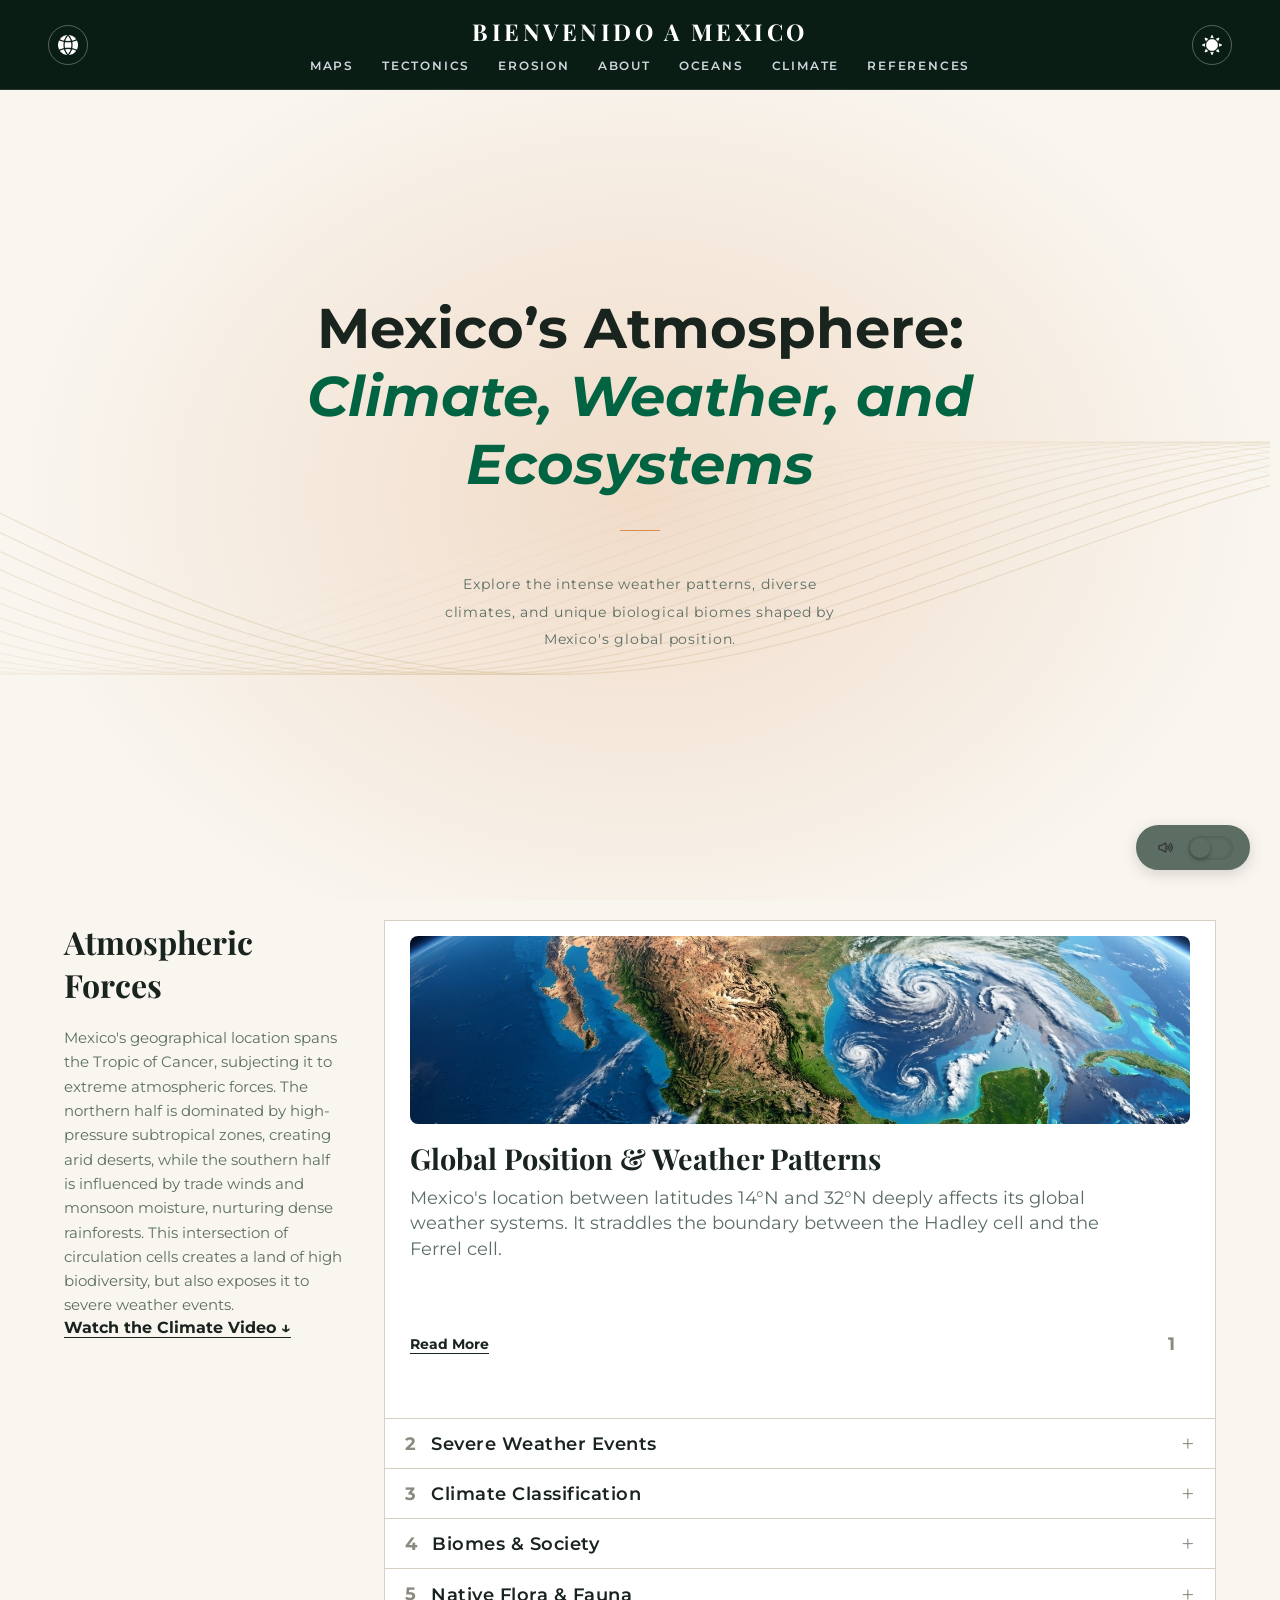
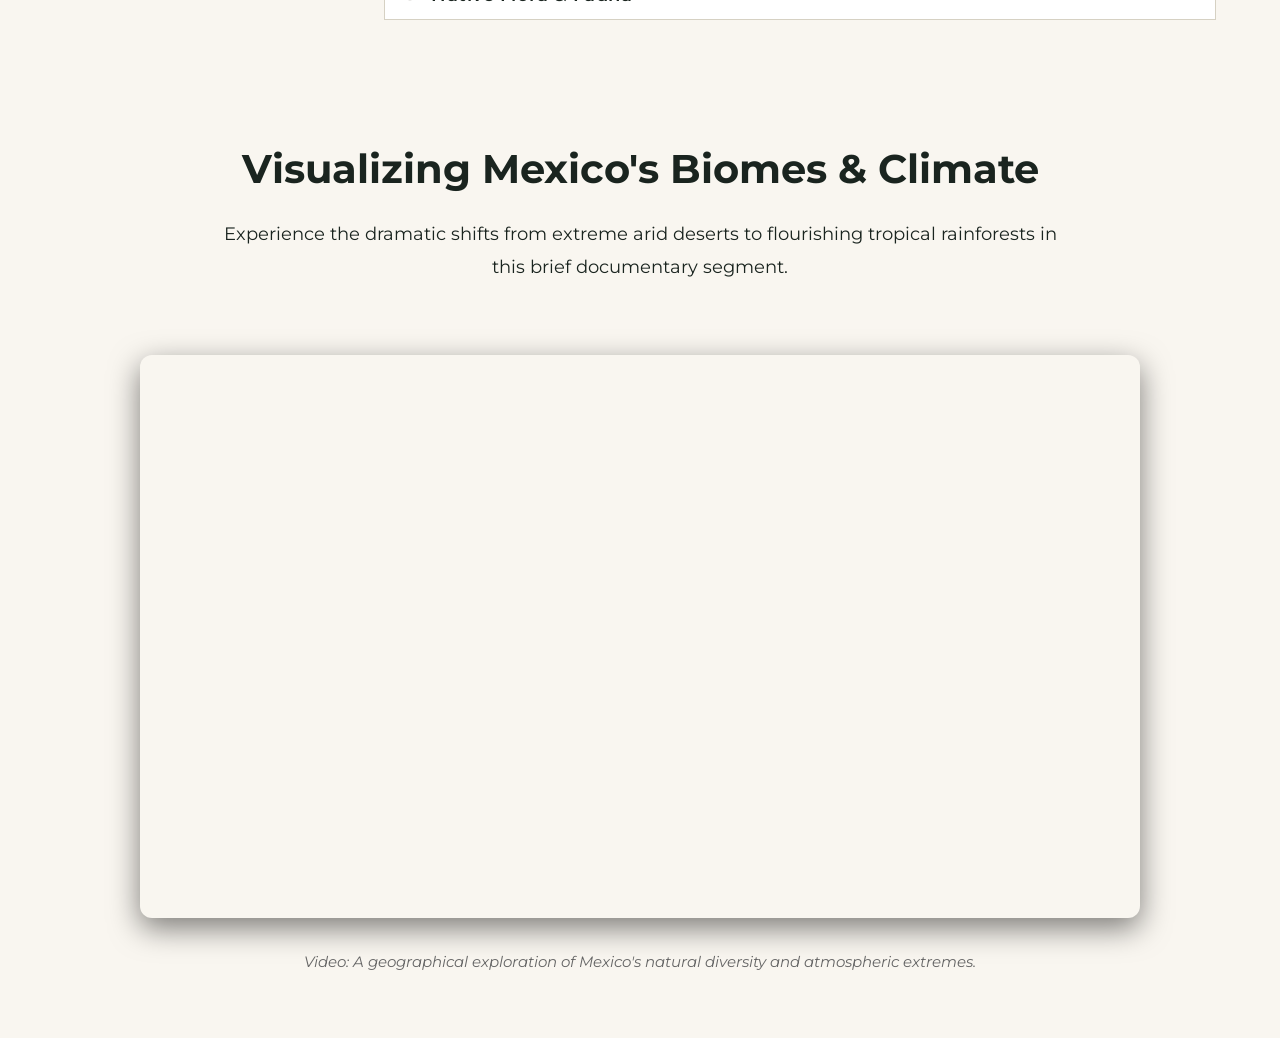
==== climate.html @ 161e6b30 "Climate Page" ====
<!DOCTYPE html>
<html lang="en">
<head>
    <meta charset="UTF-8">
    <meta name="viewport" content="width=device-width, initial-scale=1.0">
    <title id="page-title" data-i18n="page-title">Bienvenido a México - Climate & Atmosphere</title>
    <link rel="stylesheet" href="style.css">
    <link href="https://fonts.googleapis.com/css2?family=Montserrat:wght@400;500&family=Playfair+Display:wght@400;600&display=swap" rel="stylesheet">
    <style>
        .portfolio-wrapper {
            align-items: flex-start;
        }

        .accordion {
            flex-direction: column; 
            height: calc(100vh - 200px); 
            min-height: 500px;
            max-height: 700px; 
            overflow: hidden;
        }

        .panel {
            flex: 0 0 50px; 
            border-right: none;
            border-bottom: 1px solid var(--border-color);
            width: 100%;
            overflow: hidden;
            transition: flex 0.4s ease;
        }

        .panel:last-child {
            border-bottom: none;
        }

        .panel.active {
            flex: 1;
        }

        .collapsed-view {
            flex-direction: row; 
            padding: 0 20px;
            height: 100%;
            justify-content: flex-start;
            align-items: center;
        }

        .panel-num {
            margin-right: 15px; 
            margin-left: 0;
            font-weight: bold;
            font-size: 1.1rem;
        }

        .vertical-title {
            writing-mode: horizontal-tb;
            transform: none;
            font-size: 1.15rem;
            margin-left: 0;
        }

        .plus-icon {
            margin-left: auto; 
            font-size: 1.5rem;
        }

        .expanded-view {
            flex-direction: column;
            align-items: flex-start;
            padding: 15px 25px;
            height: calc(100% - 50px); 
            box-sizing: border-box;
        }

        .image-wrapper {
            width: 100%;
            height: 45%; 
            margin-bottom: 15px;
            margin-right: 0;
            border-radius: 8px;
            overflow: hidden;
        }
        
        .image-wrapper img {
            width: 100%;
            height: 100%;
            object-fit: cover;
        }

        .expanded-details {
            width: 100%;
            flex: 1;
            display: flex;
            flex-direction: column;
            justify-content: flex-start;
        }

        .expanded-details h3 {
            font-size: 1.8rem;
            margin-bottom: 8px;
            margin-top: 0;
        }

        .expanded-details p {
            font-size: 1.15rem;
            line-height: 1.4;
            margin: 0;
            display: -webkit-box;
            -webkit-line-clamp: 3; 
            -webkit-box-orient: vertical;
            overflow: hidden;
        }

        .expanded-footer {
            position: relative;
            bottom: 0; left: 0;
            width: 100%;
            margin-top: 15px;
            display: flex;
            justify-content: space-between;
            align-items: center;
        }
    </style>
</head>
<body>

<header class="main-header" id="top">
    <div class="header-left">
        <div class="options-dropdown">
            <button class="options-btn" aria-label="Toggle Language">
                <img src="images/language.png" class="nav-icon" alt="Language Selector" />
            </button>
            <div class="options">
                <a href="#" class="lang-switch" data-lang="en">English</a>
                <a href="#" class="lang-switch" data-lang="es">Español</a>
            </div>
        </div>
    </div>

    <div class="header-center">
        <a id="logo-text" href="index.html" class="logo" data-i18n="logo-text">BIENVENIDO A MEXICO</a>
        <nav class="nav-links">
            <a href="maps.html">MAPS</a>
            <a href="tectonics.html">TECTONICS</a>
            <a href="erosion.html">EROSION</a>
            <a href="about.html">ABOUT</a>
            <a href="oceans.html">OCEANS</a>
            <a href="climate.html">CLIMATE</a>
            <a href="references.html">REFERENCES</a>
        </nav>
    </div>

    <div class="header-right">
        <div class="cta-buttons">
            <button class="icon-action-btn" id="theme-toggle" aria-label="Toggle Theme">
                <img src="images/dark.png" class="nav-icon" id="theme-icon" alt="Toggle Theme Layout" />
            </button>
        </div>
    </div>
</header>

<div class="floating-audio-toggle" id="floating-audio">
    <div class="toggle-label">
        <img src="images/sonido.jpg" alt="Music Icon">
    </div>
    <div class="toggle-switch">
        <input type="checkbox" id="audio-toggle">
        <label for="audio-toggle"></label>
    </div>
    <audio id="audioElement">
        <source src="images/mexicoEnLaPiel.mp3" type="audio/mpeg">
    </audio>
</div>

<section id="inicio">
    <div class="threads-stage" aria-hidden="true">
        <canvas class="threads" id="threadsCanvas"></canvas>
    </div>
    <h1 id="hero-title">Mexico’s Atmosphere:<br/><em>Climate, Weather, and Ecosystems</em></h1>
    <div class="hero-rule"></div>
    <p id="hero-sub" class="hero-sub">Explore the intense weather patterns, diverse climates, and unique biological biomes shaped by Mexico's global position.</p>
</section>

<!-- PORTFOLIO / ACCORDION SECTION -->
<div class="portfolio-wrapper">
    <aside class="sidebar">
        <div class="sidebar-content">
            <h2>Atmospheric Forces</h2>
            <p>Mexico's geographical location spans the Tropic of Cancer, subjecting it to extreme atmospheric forces. The northern half is dominated by high-pressure subtropical zones, creating arid deserts, while the southern half is influenced by trade winds and monsoon moisture, nurturing dense rainforests. This intersection of circulation cells creates a land of high biodiversity, but also exposes it to severe weather events.</p>
        </div>
        <div class="sidebar-footer">
            <a href="#video-section">Watch the Climate Video ↓</a>
        </div>
    </aside>

    <main class="accordion" id="projectAccordion">

        <!-- ITEM 1 -->
        <article class="panel active" data-index="1">
            <div class="collapsed-view">
                <span class="panel-num">1</span>
                <span class="vertical-title">Global Position & Weather Patterns</span>
                <span class="plus-icon">+</span>
            </div>
            <div class="expanded-view">
                <div class="image-wrapper">
                    <img src="images/global.jpeg" alt="Global Weather Patterns">
                </div>
                <div class="expanded-details">
                    <h3>Global Position & Weather Patterns</h3>
                    <p>Mexico's location between latitudes 14°N and 32°N deeply affects its global weather systems. It straddles the boundary between the Hadley cell and the Ferrel cell.</p>
                </div>
                <div class="expanded-footer">
                    <a class="more-link open-article" data-title="Global Position & Weather Patterns" data-img="images/global.jpeg" data-target="content-1">Read More</a>
                    <span class="panel-num">1</span>
                </div>
            </div>

            <template id="content-1">
                <p><strong>Global Circulation Cells:</strong> Mexico is primarily influenced by the <strong>Hadley cell</strong>. As warm air rises near the equator and descends around 30°N (which crosses northern Mexico), it creates a subtropical high-pressure zone, responsible for the arid deserts in states like Sonora and Chihuahua.</p>
                <ul>
                    <li><strong>Wind Belt Systems:</strong> The southern and eastern parts of the country are dominated by the <strong>Northeast Trade Winds</strong>. These winds blow across the Gulf of Mexico, picking up moisture and depositing heavy rainfall on the eastern slopes of the Sierra Madre Oriental.</li>
                    <li><strong>Global Precipitation Patterns:</strong> Because of its position, precipitation is highly seasonal. The summer months bring a monsoon-like effect to the south and west coast, while the descending dry air of the high-pressure zones keeps the northern regions parched year-round.</li>
                </ul>
            </template>
        </article>

        <!-- ITEM 2 -->
        <article class="panel" data-index="2">
            <div class="collapsed-view">
                <span class="panel-num">2</span>
                <span class="vertical-title">Severe Weather Events</span>
                <span class="plus-icon">+</span>
            </div>
            <div class="expanded-view">
                <div class="image-wrapper">
                    <img src="images/weather.jpeg" alt="Hurricane over Mexico">
                </div>
                <div class="expanded-details">
                    <h3>Severe Weather Events</h3>
                    <p>Due to its vast coastlines on both the Pacific Ocean and the Gulf of Mexico, the country is a hotspot for intense meteorological hazards.</p>
                </div>
                <div class="expanded-footer">
                    <a class="more-link open-article" data-title="Severe Weather Events" data-img="images/weather.jpeg" data-target="content-2">Read More</a>
                    <span class="panel-num">2</span>
                </div>
            </div>

            <template id="content-2">
                <p><strong>Hurricanes:</strong> Mexico is highly susceptible to tropical cyclones from both the Atlantic/Gulf of Mexico and the Pacific Ocean. Hurricane season runs from May to November. A recent example is <strong>Hurricane Otis (2023)</strong>, which rapidly intensified into a Category 5 storm before making a devastating landfall in Acapulco.</p>
                <ul>
                    <li><strong>Floods & Mudslides:</strong> Heavy torrential rains brought by hurricanes and summer monsoons frequently cause flash flooding and mudslides, particularly in the mountainous southern states like Chiapas and Oaxaca.</li>
                    <li><strong>Wildfires:</strong> In the dry spring months (March-May), before the rainy season begins, the central and northern forests are highly prone to wildfires, exacerbated by the El Niño climate cycle.</li>
                    <li><strong>Tornadoes:</strong> While rare compared to the US, tornadoes do occur in northern states like Coahuila, such as the deadly Ciudad Acuña tornado in 2015.</li>
                </ul>
            </template>
        </article>

        <!-- ITEM 3 -->
        <article class="panel" data-index="3">
            <div class="collapsed-view">
                <span class="panel-num">3</span>
                <span class="vertical-title">Climate Classification</span>
                <span class="plus-icon">+</span>
            </div>
            <div class="expanded-view">
                <div class="image-wrapper">
                    <img src="images/climate.jpeg" alt="Köppen Climate Map of Mexico map of Köppen climate classification">
                </div>
                <div class="expanded-details">
                    <h3>Climate Classification</h3>
                    <p>Mexico's climate is highly diverse due to its varying topography and latitudinal span. Using the Köppen Climate Classification, it is divided into three main zones.</p>
                </div>
                <div class="expanded-footer">
                    <a class="more-link open-article" data-title="Climate Classification" data-img=""images/climate.jpeg" data-target="content-3">Read More</a>
                    <span class="panel-num">3</span>
                </div>
            </div>

            <template id="content-3">
                <p><strong>Köppen Climate Types in Mexico:</strong></p>
                <ul>
                    <li><strong>Arid and Semi-Arid (BWh, BSh):</strong> Found mostly in the north and Baja California peninsula. These areas receive very little precipitation and experience extreme temperature fluctuations between day and night.</li>
                    <li><strong>Tropical Savanna and Monsoon (Aw, Am):</strong> Dominating the southern and coastal regions (like the Yucatán Peninsula and Veracruz). These climates feature consistently hot temperatures with a very distinct dry season and a torrential wet season.</li>
                    <li><strong>Temperate / Highland (Cwb, Cwa):</strong> Located in the central mountainous regions, including Mexico City. Altitude cools the temperatures, creating a mild, spring-like climate year-round with rainy summers.</li>
                </ul>
                <p><em>(See the expanded image above for the full Köppen Climate Map of Mexico).</em></p>
            </template>
        </article>

        <!-- ITEM 4 -->
        <article class="panel" data-index="4">
            <div class="collapsed-view">
                <span class="panel-num">4</span>
                <span class="vertical-title">Biomes & Society</span>
                <span class="plus-icon">+</span>
            </div>
            <div class="expanded-view">
                <div class="image-wrapper">
                    <img src="images/biomes.jpeg" alt="Mexican Rainforest">
                </div>
                <div class="expanded-details">
                    <h3>Biomes & Society</h3>
                    <p>Mexico is a "megadiverse" country containing numerous distinct ecosystems, ranging from barren deserts to lush tropical rainforests.</p>
                </div>
                <div class="expanded-footer">
                    <a class="more-link open-article" data-title="Biomes & Society" data-img="images/biomes.jpeg" data-target="content-4">Read More</a>
                    <span class="panel-num">4</span>
                </div>
            </div>

            <template id="content-4">
                <p><strong>Major Biomes:</strong></p>
                <ul>
                    <li><strong>Deserts and Xeric Shrublands:</strong> Covering the north (Sonoran and Chihuahuan deserts).</li>
                    <li><strong>Tropical Rainforests:</strong> Located in the deep south (Chiapas, Lacandon Jungle).</li>
                    <li><strong>Temperate Coniferous Forests:</strong> High altitudes in the Sierra Madre ranges.</li>
                </ul>
                <p><strong>Societal Impact: Uniting or Dividing?</strong><br>
                These biomes deeply <strong>unite</strong> Mexican society through cultural identity; indigenous groups have historically tied their traditions, cuisine, and medicine to the local land. The incredible biodiversity is a source of profound national pride. However, they also contribute to <strong>divisions</strong>. Resource extraction (like logging in temperate forests or water disputes in the arid north) creates conflict between rural communities protecting the ecosystems and corporate/urban demands for resources.</p>
            </template>
        </article>

        <!-- ITEM 5 -->
        <article class="panel" data-index="5">
            <div class="collapsed-view">
                <span class="panel-num">5</span>
                <span class="vertical-title">Native Flora & Fauna</span>
                <span class="plus-icon">+</span>
            </div>
            <div class="expanded-view">
                <div class="image-wrapper">
                    <img src="images/native.jpeg" alt="Agave and wildlife">
                </div>
                <div class="expanded-details">
                    <h3>Native Flora & Fauna</h3>
                    <p>Mexico’s isolation during prehistoric eras allowed for high endemism, meaning many plants and animals are found nowhere else on Earth.</p>
                </div>
                <div class="expanded-footer">
                    <a class="more-link open-article" data-title="Native Flora & Fauna" data-img="images/native.jpeg" data-target="content-5">Read More</a>
                    <span class="panel-num">5</span>
                </div>
            </div>

            <template id="content-5">
                <p><strong>Native Plants:</strong></p>
                <ul>
                    <li><strong>Resources & Food:</strong> <em>Agave</em> (used for fibers and making tequila/mezcal), <em>Nopal</em> (prickly pear cactus, a staple food and medicinal plant for blood sugar regulation), <em>Maize</em>, and <em>Vanilla</em>.</li>
                    <li><strong>Dangerous Plants:</strong> The <em>Manchineel tree</em> (Árbol de la muerte) grows on southern coasts and is highly poisonous; its sap causes severe skin blistering, and its fruit is toxic. <em>Mala mujer</em> (Cnidoscolus aconitifolius) has stinging hairs that cause intense pain.</li>
                </ul>
                <p><strong>Native Animals:</strong></p>
                <ul>
                    <li><strong>Useful Animals:</strong> The <em>Turkey (Guajolote)</em> was domesticated by ancient Mesoamericans for food. The <em>Axolotl</em> (native to Lake Xochimilco) is invaluable to modern medical research due to its incredible regenerative abilities. The <em>Cochineal insect</em> is famously cultivated on cacti to produce natural red dye (carmine).</li>
                    <li><strong>Dangerous Animals:</strong> Mexico is home to several highly venomous creatures, including the <em>Bark Scorpion</em> (Centruroides), the <em>Gila Monster</em> (a venomous lizard), <em>Rattlesnakes</em>, and the <em>Black Widow</em> and <em>Brown Recluse</em> spiders.</li>
                </ul>
            </template>
        </article>
    </main>
</div>

<section class="intro-stacked-section" id="video-section">
    <div class="intro-header">
        <h2>Visualizing Mexico's Biomes & Climate</h2>
        <p class="highlight-text">Experience the dramatic shifts from extreme arid deserts to flourishing tropical rainforests in this brief documentary segment.</p>
    </div>
    <div class="intro-media">
        <div class="video-container">
            <iframe src="https://www.youtube.com/embed/Qkl86xz3utU" title="YouTube video player" frameborder="0" allow="accelerometer; autoplay; clipboard-write; encrypted-media; gyroscope; picture-in-picture; web-share" allowfullscreen></iframe>
        </div>
        <p class="description-text"><em>Video: A geographical exploration of Mexico's natural diversity and atmospheric extremes.</em></p>
    </div>
</section>

<!-- ARTICLE OVERLAY (Modal) -->
<div id="article-overlay" class="article-overlay">
    <button id="close-article-top" class="close-article-btn">✕ Exit Article</button>
    <img id="article-hero-img" src="" alt="Article Hero Image" class="article-hero">
    <div class="article-container">
        <h2 id="article-title">Article Title</h2>
        <div id="article-body"></div>
    </div>
    <footer class="article-footer">
        <p id="overlay-footer-text">Thank you for exploring this Article.</p>
        <button id="close-article-bottom" class="footer-close-btn">Exit Article</button>
    </footer>
</div>

<script src="https://cdnjs.cloudflare.com/ajax/libs/gsap/3.12.2/gsap.min.js"></script>
<script src="https://cdnjs.cloudflare.com/ajax/libs/gsap/3.12.2/ScrollTrigger.min.js"></script>
<script src="script.js"></script>
</body>
</html>
---- style.css ----
/* ==========================================================================
    COLOR PALETTE & GLOBAL SYSTEM VARIABLES
========================================================================== */
:root {
    --font-heading: 'Playfair Display', serif;
    --font-body: 'Montserrat', sans-serif;
}

body.light-mode {
  --bg-color:           #f9f6f0;
  --text:               #1a241f; 
  --text-dark:          #1a241f;
  --text-light:         #ffffff;
  --primary:            #006341;
  --secondary:          #ce1126; 
  --third:              #d88c51; 
  --extra:              #c12c2c; 
  --card-bg:            #ffffff;
  --input-bg:           #ffffff;
  --tab-inactive-text:  #8c8980;
  --muted:              #5c6e64; 
  --border-color:       #d6d1c3;
  --mountain-sky:       linear-gradient(to bottom, #3a86ff 0%, #70a1ff 50%, #e0e1dd 100%);
}

body.dark-mode {
  --bg-color:           #151a17;
  --text:               #f9f6f0; 
  --text-dark:          #1a241f;
  --text-light:         #ffffff;
  --primary:            #4caf7a;
  --secondary:          #e6505a;
  --third:              #2c3530; 
  --extra:              #c12c2c; 
  --card-bg:            #1f2622;
  --input-bg:           #1a201c;
  --tab-inactive-text:  #84968b;
  --muted:              #95a59a;
  --border-color:       #3a4a40;
  --mountain-sky:       linear-gradient(to bottom, #f2cd96 0%, #e09e5a 40%, #a67c66 100%);
}

* { margin: 0; padding: 0; box-sizing: border-box; }
body { font-family: var(--font-body); background-color: var(--bg-color); color: var(--text); overflow-x: hidden; transition: background-color 0.3s ease, color 0.3s ease; }

/* ==========================================================================
   HEADER & NAVIGATION STYLES
   ========================================================================== */
.main-header {
    position: fixed;
    top: 0;
    left: 0;
    width: 100%;
    z-index: 1000;
    display: flex;
    justify-content: space-between;
    align-items: center;
    padding: 16px 48px;
    background-color: var(--header-bg);
    border-bottom: 1px solid var(--header-border);
    backdrop-filter: blur(12px);
    transition: background-color 0.3s ease, border-color 0.3s ease;
}

body.light-mode {
    --header-bg: #0a1d15;
    --header-border: rgba(255, 255, 255, 0.12);
    --header-text: #ffffff;
    --header-nav-link: #d0d7de;
    --header-nav-hover: var(--extra, #c12c2c);
}

body.dark-mode {
    --header-bg: #122a1b; 
    --header-border: rgba(255, 255, 255, 0.08);
    --header-text: #ffffff;
    --header-nav-link: #a0b2c6;
    --header-nav-hover: var(--extra, #c12c2c);
}

.header-left, .header-right {
    display: flex;
    align-items: center;
    min-width: 120px;
}

.header-right {
    justify-content: flex-end;
}

.header-center {
    display: flex;
    flex-direction: column;
    align-items: center;
    gap: 12px;
}

.logo {
    font-family: var(--font-heading, 'Playfair Display', serif);
    font-size: 1.45rem;
    font-weight: 700;
    letter-spacing: 3.5px;
    color: var(--header-text);
    text-decoration: none;
    transition: opacity 0.2s ease, transform 0.2s ease;
}

.logo:hover {
    opacity: 0.9;
    transform: translateY(-1px);
}

.nav-links {
    display: flex;
    gap: 28px;
    align-items: center;
}

.nav-links a {
    text-decoration: none;
    color: var(--header-nav-link);
    font-size: 0.72rem;
    letter-spacing: 1.8px;
    font-weight: 600;
    text-transform: uppercase;
    transition: color 0.25s ease, transform 0.25s ease;
}

.nav-links a:hover {
    color: var(--header-nav-hover);
    transform: translateY(-1px);
}

.icon-action-btn, 
#theme-toggle, 
.options-btn {
    background: transparent !important;
    border: 1px solid rgba(255, 255, 255, 0.3) !important; 
    border-radius: 50% !important;
    width: 40px !important;
    height: 40px !important;
    cursor: pointer;
    padding: 0 !important;
    margin: 0;
    display: inline-flex !important;
    align-items: center !important;
    justify-content: center !important;
    box-sizing: border-box;
    transition: transform 0.35s cubic-bezier(0.34, 1.56, 0.64, 1), border-color 0.25s ease, background-color 0.25s ease;
}

.icon-action-btn:hover, 
#theme-toggle:hover, 
.options-btn:hover {
    transform: scale(1.12) rotate(12deg);
    border-color: var(--extra, #fb8b24) !important;
    background-color: rgba(251, 139, 36, 0.15) !important;
}

.nav-icon, 
#theme-icon {
    width: 20px !important;
    height: 20px !important;
    object-fit: contain !important;
    display: block;
    margin: 0 auto;
    filter: brightness(0) invert(1);
    transition: transform 0.3s ease;
}

.icon-action-btn:hover .nav-icon,
#theme-toggle:hover #theme-icon,
.options-btn:hover .nav-icon {
    transform: scale(1.08);
}

.options-dropdown {
    position: relative;
    display: inline-block;
}

.options {
    position: absolute;
    top: 135%;
    left: 0;
    z-index: 1000;
    background-color: var(--header-bg); 
    box-shadow: 0 10px 25px rgba(0, 0, 0, 0.3);
    width: 110px;
    max-height: 0;
    overflow: hidden;
    transition: max-height 0.3s cubic-bezier(0.4, 0, 0.2, 1);
    border-radius: 12px; 
    display: flex;
    flex-direction: column;
    align-items: center;
    padding: 0;
}

.options-dropdown.open .options {
    max-height: 200px;
    padding: 8px 0;
}

.options a {
    display: block;
    width: 85%;
    text-align: center;
    padding: 8px 0;
    color: var(--header-nav-link); 
    text-decoration: none;
    font-size: 0.85rem;
    font-family: var(--font-body);
    font-weight: 500;
    transition: all 0.2s ease;
    border-radius: 6px;
}

.options a:hover {
    background-color: var(--extra, #fb8b24); 
    color: #ffffff;
}

@media (max-width: 900px) {
    .main-header {
        padding: 16px 20px;
        flex-wrap: wrap;
        gap: 12px;
    }
    .header-center {
        order: 3;
        width: 100%;
    }
    .nav-links {
        gap: 16px;
        flex-wrap: wrap;
        justify-content: center;
    }
}

/* ========================================== */
/* Floating Audio Player                      */
/* ========================================== */
.floating-audio-toggle {
    position: fixed;
    bottom: 30px;
    right: 30px; 
    z-index: 1000;
    display: flex;
    align-items: center;
    gap: 10px;
    background-color: var(--muted, #ffffff); 
    border: 2px solid var(--muted, #cccccc);
    border-radius: 50px; 
    padding: 8px 15px;
    box-shadow: 0 4px 15px rgba(0, 0, 0, 0.15);
    transition: background-color 0.3s ease, box-shadow 0.3s ease;
}

.floating-audio-toggle.scrolled {
    background-color: transparent;
    backdrop-filter: blur(8px); 
    box-shadow: none;
}

.toggle-label img {
    width: 25px;
    height: 25px;
    object-fit: contain;
    display: flex;
    filter: var(--icon-filter, brightness(1) invert(0)); 
}

.toggle-switch {
    position: relative;
    width: 45px;
    height: 24px;
    border-radius: 25px;
    box-shadow: inset 0 0 5px rgba(0, 0, 0, 0.2);
    transition: background 0.3s;
}

.toggle-switch input {
    display: none;
}

.toggle-switch label {
    position: absolute;
    top: 2px;
    left: 2px;
    width: 20px;
    height: 20px;
    background: var(--muted, #ffffff);
    border-radius: 50%;
    transition: all 0.3s ease;
    box-shadow: 0 2px 5px rgba(0, 0, 0, 0.3);
    cursor: pointer;
}

.toggle-switch input:checked + label {
    left: 23px;
    background: var(--extra, #4CAF50); 
}

.toggle-switch input:checked ~ .toggle-switch {
    background: var(--extra, #4CAF50); 
}

@media (max-width: 768px) {
    .floating-audio-toggle {
        bottom: 20px;
        right: 20px;
        padding: 6px 12px;
    }

    .toggle-label img {
        width: 20px;
        height: 20px;
    }

    .toggle-switch {
        width: 40px;
        height: 20px;
    }

    .toggle-switch label {
        width: 16px;
        height: 16px;
    }

    .toggle-switch input:checked + label {
        left: 22px;
    }
}

/* ==========================================================================
    MASKING HERO SECTION
========================================================================== */
.hero-scroll-section {
    position: relative;
    height: 100vh;
    width: 100%;
    display: flex;
    align-items: center;
    justify-content: center;
    overflow: hidden;
    background-color: var(--bg-color);
}

.mask-wrapper {
    width: 100%;
    height: 100%;
    position: absolute;
    top: 0; left: 0;
    background-image: url('images/hero.png'); 
    background-size: cover;
    background-position: center;
    -webkit-mask-image: url('images/mapa.png');
    mask-image: url('images/mapa.png');
    -webkit-mask-size: 80%;
    mask-size: 80%;
    -webkit-mask-position: center;
    mask-position: center;
    -webkit-mask-repeat: no-repeat;
    mask-repeat: no-repeat;
    display: flex;
    align-items: center;
    justify-content: center;
}

.mask-wrapper::before {
    content: ''; 
    position: absolute; 
    inset: 0;
    background: rgba(0, 0, 0, 0.3); 
    pointer-events: none; 
    z-index: 1;
}

.hero-content {
    position: relative;
    z-index: 2;
    width: 100%;
    height: 100%;
    max-width: 1200px;
}

.phase {
    position: absolute;
    top: 50%;
    left: 50%;
    transform: translate(-50%, -50%);
    width: 100%;
    color: var(--text-light);
}

.phase-1 {
    display: flex; 
    flex-direction: column; 
    align-items: center; 
    text-align: center; 
    gap: 24px; 
    max-width: 800px;
}
.phase-1 h1 { font-family: var(--font-heading); font-size: 4rem; line-height: 1.1; font-weight: 400; }

.phase-2 {
    display: flex; 
    justify-content: space-between; 
    align-items: center; 
    opacity: 0; 
    visibility: hidden;
    padding: 0 5%;
}

.phase-2-bg {
    position: absolute;
    top: 0; 
    left: 0;
    width: 100%;
    height: 100%;
    background-image: url('images/phase2.avif');
    background-size: cover;
    background-position: center;
    opacity: 0; 
    z-index: 0;
}

.large-title { font-family: var(--font-heading); font-size: 5rem; line-height: 1.1; font-weight: 400; width: 55%; }
.phase-2-text { width: 40%; display: flex; flex-direction: column; gap: 16px; font-size: 0.95rem; line-height: 1.6; }

/* SCROLL INDICATOR */
.scroll-indicator {
    position: absolute;
    bottom: 40px;
    left: 50%;
    transform: translateX(-50%);
    display: flex;
    flex-direction: column;
    align-items: center;
    gap: 10px;
    color: var(--text);
    z-index: 10;
    opacity: 1; 
    pointer-events: none;
}

.scroll-indicator span {
    font-size: 0.85rem;
    letter-spacing: 1.5px;
    text-transform: uppercase;
    font-family: var(--font-body);
}

.scroll-indicator svg {
    width: 28px;
    height: 28px;
    animation: bounce 2s infinite;
}

@keyframes bounce {
    0%, 20%, 50%, 80%, 100% {
        transform: translateY(0);
    }
    40% {
        transform: translateY(-12px);
    }
    60% {
        transform: translateY(-6px);
    }
}

/* ==========================================================================
   CORE OF THE CRISIS (VO-SECTION PINNING)
   ========================================================================== */
.vo-section {
    position: relative;
    width: 100%;
    background-color: var(--bg-color);
    box-sizing: border-box;
    z-index: 1;
    padding: 20px !important; 
}

.container-wide h2 {
  font-family: 'Cormorant Garamond', serif; 
  font-weight: 300; 
  line-height: 1.1;
  text-align: center !important;
  left: 50% !important;
}

.v-wrapper.bg-primary { width: 100%; }

.o-wrapper {
    width: 100%;
    max-width: 1200px;
    margin: 0 auto;
    padding: 20px 4rem 10vh 4rem !important; 
}

.d-f { display: flex; }
.fd-c { flex-direction: column; }
.ai-s { align-items: flex-start; }

.vo-stack-track { position: relative; width: 100%; }

.pin-spacer {
    position: relative;
    width: 100%;
    box-sizing: border-box;
    transition: margin-top 0.4s cubic-bezier(0.25, 1, 0.5, 1);
}

.vo-card-content {
    display: grid;
    grid-template-columns: 100px 1fr;
    width: 100%;
    padding: 2.5rem 0;
    border-top: 1px solid var(--extra);
    background-color: var(--bg-color);
    box-sizing: border-box;
    transition: padding 0.4s cubic-bezier(0.25, 1, 0.5, 1);
}

.vo-card-left {
    font-family: 'Cormorant Garamond', serif;
    font-size: 3rem;
    color: var(--text);
    font-weight: 400;
    line-height: 1;
}

.vo-card-right { display: flex; flex-direction: column; }

.vo-card-body {
    max-height: 200px;
    opacity: 1;
    overflow: hidden;
    transition: max-height 0.4s cubic-bezier(0.25, 1, 0.5, 1), opacity 0.3s ease;
}

.vo-card-desc {
    font-size: 0.85rem;
    text-transform: uppercase;
    letter-spacing: 0.8px;
    line-height: 1.6;
    color: var(--muted);
    margin: 0;
    max-width: 700px;
}

.pin-spacer.pinned-state .vo-card-content {
    position: fixed;
    left: 50%;
    transform: translateX(-50%);
    width: calc(100% - 8rem);
    max-width: 1200px;
    padding: 0.8rem 7rem; 
    z-index: 10;
}

.pin-spacer.pinned-state .vo-card-body {
    max-height: 0;
    opacity: 0;
}

@media (max-width: 768px) {
    .o-wrapper { padding: 100px 1.5rem 5vh 1.5rem; }
    .vo-card-content { grid-template-columns: 50px 1fr; padding: 1.5rem 0; }
    .vo-card-left { font-size: 2rem; }
    .vo-card-title { font-size: 2rem; }
    .pin-spacer.pinned-state .vo-card-content {
        width: calc(100% - 3rem);
        padding: 0.5rem 0;
    }
}

/* ==========================================================================
   OUTLINE TEXT DIVIDER
========================================================================== */
.divider-section {
    background-color: var(--text-dark);
    padding: 180px 0; 
    display: flex;
    justify-content: center;
    position: relative;
    z-index: 10;
}

.outline-text {
    font-family: var(--text-dark); 
    font-size: clamp(3rem, 5vw, 5.5rem);
    line-height: 1.15;
    font-weight: 400;
    color: transparent; 
    -webkit-text-stroke: 1px rgba(255, 255, 255, 0.85); 
    text-align: center;
    letter-spacing: 2px;
    position: relative;
    z-index: 6;
    padding: 0 5%;
}

/* ==========================================================================
   PARALLAX MOUNTAIN SECTION
   ========================================================================== */
.mountain-parallax-section {
    position: relative;
    width: 100%;
    min-height: 110vh;
    overflow: hidden;
    display: flex;
    align-items: center;
    justify-content: center;
    background: var(--mountain-sky);
    transition: background 0.5s ease;
    z-index: 1; 
    
}

.stats-content {
    position: relative;
    z-index: 5;
    text-align: center;
    width: 100%;
    max-width: 1200px;
    padding: 0 5%;
    /* Reset translateY to 0 (or remove it) so flex centering works properly */
    transform: translateY(0); 
    margin: 0 auto;
}

.stats-heading {
    font-family: var(--font-heading);
    font-size: clamp(3rem, 5vw, 4.5rem);
    font-weight: 400;
    line-height: 1.1;
    margin-bottom: 80px;
    color: var(--text-light);
}

.stats-grid {
    display: grid;
    grid-template-columns: repeat(3, 1fr);
    gap: 40px;
}

.stat-item {
    display: flex;
    flex-direction: column;
    align-items: center;
    color: var(--text-light);
}

.stat-number {
    font-family: var(--font-heading);
    font-size: clamp(1.5rem, 5.5vw, 2.5rem); 
    font-weight: 300;
    line-height: 1.2;
    text-align: center;
}

.mountain-mask {
    position: absolute;
    bottom: -2px;
    left: 0;
    width: 100%;
    height: auto;
    object-fit: cover;
    object-position: bottom center;
    z-index: 10; 
    pointer-events: none; 
}

/* ==========================================================================
   UPDATES & CASE STUDIES
   ========================================================================== */
.updates-section {
    background-color: var(--bg-color);
    color: var(--text);
    padding: 6rem 2rem;
    max-width: 1400px;
    margin: 0 auto;
    overflow-x: hidden;
    position: relative;
    z-index: 10;
}

.updates-header {
    margin-bottom: 10rem;
    max-width: 1200px;
    margin: 0 auto;     
    text-align: center; 
}

.updates-header .subheading {
    color: var(--extra);
    font-size: 2.5rem;
    display: block;
    margin-bottom: 1rem;
}

.updates-header h2 {
    font-size: 1.2rem;
    font-weight: 400;
    line-height: 1.1;
    margin: 0;
    letter-spacing: -0.02em;
}

.updates-list {
    border-top: 1px solid var(--border-color);
    margin-top: 3rem;
}

.update-item {
    display: flex;
    justify-content: space-between;
    align-items: center;
    padding: 2rem 1rem;
    border-bottom: 1px solid var(--border-color);
    text-decoration: none;
    color: inherit;
    transition: background-color 0.3s ease, color 0.3s ease;
    position: relative;
    z-index: 10;
}

.update-info {
    display: flex;
    gap: 2rem;
    flex-grow: 1;
    align-items: center;
}

.update-title {
    font-size: 1.5rem;
    font-weight: 600;
    margin: 0;
    width: 350px; 
}

.update-category, .update-year {
    color: var(--muted);
    font-size: 1rem;
    transition: color 0.3s ease;
}

@media (min-width: 769px) {
    .update-item:hover {
        background-color: var(--extra);
        color: var(--text-light);
    }
    
    .update-item:hover .update-category,
    .update-item:hover .update-year {
        color: var(--text-light);
    }
}

#floating-image-container {
    position: fixed;
    top: 0; left: 0;
    width: 320px; height: 220px;
    pointer-events: none;
    opacity: 0;
    transform: translate(-50%, -50%) scale(0.95);
    transition: opacity 0.25s ease, transform 0.25s ease;
    z-index: 100;
    border-radius: 8px;
    overflow: hidden;
    box-shadow: 0 15px 35px rgba(0,0,0,0.4);
}

#floating-image-container.visible { opacity: 1; transform: translate(-50%, -50%) scale(1); }
#floating-image-container img { width: 100%; height: 100%; object-fit: cover; display: block; }

.article-modal {
    position: fixed;
    top: 0; left: 0;
    width: 100vw; height: 100vh;
    background-color: var(--bg-color);
    z-index: 2147483647 !important;
    overflow-y: auto; 
    opacity: 0;
    visibility: hidden;
    transform: translateY(20px);
    transition: opacity 0.4s ease, visibility 0.4s ease, transform 0.4s ease;
}

.article-modal.active { opacity: 1; visibility: visible; transform: translateY(0); }

.close-modal {
    position: fixed;
    top: 2rem; left: 2rem;
    background: rgba(15, 15, 15, 0.7);
    backdrop-filter: blur(5px);
    border: none;
    color: #ffffff;
    font-size: 1rem;
    padding: 0.5rem 1rem;
    border-radius: 4px;
    cursor: pointer;
    z-index: 2147483647 !important;
    transition: color 0.3s ease, background 0.3s ease;
}

.close-modal:hover { color: #ffffff; background: var(--extra); }

.modal-content { width: 100%; display: flex; flex-direction: column; }
.modal-hero { width: 100%; height: 50vh; min-height: 400px; background-color: var(--third); }
.modal-hero img { width: 100%; height: 100%; object-fit: cover; display: block; }

.modal-back-btn {
    display: inline-block;
    background: none;
    border: none;
    border-bottom: 1px solid var(--extra);
    color: var(--text);
    padding: 0 0 4px 0;
    font-size: 1.1rem;
    cursor: pointer;
    font-family: inherit;
    transition: color 0.3s ease, border-color 0.3s ease;
}

.modal-back-btn:hover { 
    color: var(--extra); 
    border-color: var(--extra); 
}

.modal-body {
    max-width: 800px;
    margin: 0 auto;
    padding: 4rem 2rem;
    width: 100%;
    box-sizing: border-box;
}

.modal-body h2 { font-size: 3.5rem; margin: 0 0 1.5rem 0; font-weight: 400; letter-spacing: -0.02em; }
.modal-meta { color: var(--muted); font-size: 0.9rem; text-transform: uppercase; letter-spacing: 0.05em; margin-bottom: 3rem; border-bottom: 1px solid var(--border-color); padding-bottom: 1rem; }
.modal-description { font-size: 1.25rem; line-height: 1.6; color: var(--text); margin-bottom: 3rem; }

.modal-external-link {
    display: inline-block;
    color: var(--text);
    text-decoration: none;
    border-bottom: 1px solid var(--extra);
    padding-bottom: 4px;
    font-size: 1.1rem;
    transition: color 0.3s ease, border-color 0.3s ease;
}

.modal-external-link:hover { color: var(--extra); border-color: var(--extra); }

@media (max-width: 768px) {
    .updates-section { padding: 4rem 1.5rem; }
    .updates-header { margin-left: 0; max-width: 100%; margin-bottom: 3rem; }
    .updates-header h2 { font-size: 2rem; }
    .update-item { flex-direction: column; align-items: flex-start; padding: 2rem 0; }
    .update-info { flex-direction: column; gap: 0.5rem; align-items: flex-start; margin-bottom: 1.5rem; }
    .update-title { width: 100%; font-size: 1.3rem; }
    .update-year { position: absolute; top: 2.2rem; right: 0; }
    #floating-image-container { display: none !important; }
    .modal-hero { height: 40vh; min-height: 300px; }
    .modal-body h2 { font-size: 2.5rem; }
    .modal-description { font-size: 1.1rem; }
    .close-modal { top: 1rem; left: 1rem; }
}

/* ==========================================================================
   TAKE MEANINGFUL ACTIONS (JOURNEY PATH)
========================================================================== */
.padding-global { padding: 0 5%;     position: relative;
    z-index: 10; background-color: var(--bg-color);}
.padding-section-large { padding-top: 120px; padding-bottom: 120px; }
.container-max { max-width: 1200px; margin: 0 auto; position: relative; z-index: 10; }

.journey_heading { margin-bottom: 100px; }
.heading-style-h2 {
    font-family: var(--font-heading);
    font-size: clamp(3rem, 5vw, 4.5rem);
    text-align: center;
    font-weight: 400;
    line-height: 1.1;
    letter-spacing: 1px;
    margin-bottom: 1rem;
}

.journey_heading h3 {
    font-family: var(--font-heading);
    font-size: 1.2rem;
    font-weight: 400;
    line-height: 1.1;
    margin: 0;
    letter-spacing: -0.02em;
    display: block;
    text-align: center;
    margin-bottom: 1rem;
}

.journey_wrapper {
    position: relative;
    width: 100%;
}

.journey_path {
    position: absolute;
    top: 0; left: 0;
    width: 100%; height: 100%;
    pointer-events: none;
    z-index: 1;
}
.path-svg { width: 100%; height: 100%; }

.journey_grid {
    display: grid;
    grid-template-columns: 1fr;
    gap: 90px;
    position: relative;
    z-index: 2;
}

.journey_item {
    display: flex;
    width: 100%;
}
.align-left { justify-content: flex-start; }
.align-right { justify-content: flex-end; }

.item-content {
    width: 100%;
    max-width: 350px;
    position: relative;
}

.item-content img {
    width: 100%;
    height: 350px;
    object-fit: cover;
    margin-bottom: 24px;
    border-radius: 8px;
}

.item-content h3 a {
    font-family: var(--font-heading);
    font-size: 1.5rem;
    font-weight: 500;
    margin-bottom: 12px;
    letter-spacing: 1px;
    color: inherit;
    text-decoration: none;
    transition: color 0.3s ease;
}

.item-content h3 a:hover {
    color: var(--extra); 
    text-decoration: underline;
}

.item-content p {
    font-size: 0.95rem;
    line-height: 1.6;
    color: var(--muted);
}

.badge {
    position: relative;
    top: -20px; right: -20px;
    width: 45px; height: 45px;
    background-color: var(--extra);
    color: var(--text-light);
    border-radius: 50%;
    display: flex;
    align-items: center;
    justify-content: center;
    font-size: 1.1rem;
    font-weight: 500;
    z-index: 10;
}

.align-left .badge {
    right: auto;
    left: -20px;
}

@media (max-width: 768px) {
    .journey_grid { gap: 80px; }
    .align-left, .align-right { justify-content: center; }
    .item-content img { height: 350px; }
    .journey_path { display: none; }
}

/* ==========================================================================
   DONATIONS & TRUSTED FOUNDATIONS
   ========================================================================== */
.donations {
    padding: 40px;
    background-color: var(--bg-color);
    position: relative;
    z-index: 10;
}

.option { margin-bottom: 60px; }

.option-flex {
    display: flex;
    justify-content: space-between;
    align-items: flex-start;
    gap: 40px;
}

.option-title { max-width: 40%; }
.option-paragraph { max-width: 50%; }

.section-label {
    font-size: 14px;
    font-weight: bold;
    color: var(--extra);
    text-transform: uppercase;
    display: block;
    margin-bottom: 15px;
}

.option-title h1 {
    font-size: 48px;
    font-weight: 700;
    line-height: 1.2;
    margin: 0;
    color: var(--text);
}

.option-paragraph p {
    font-size: 20px;
    color: var(--muted);
    margin-bottom: 15px;
}

.cards {
    display: flex;
    justify-content: space-between;
    gap: 20px;
}

.card {
    background-color: var(--card-bg);
    border: 1px solid var(--border-color);
    border-radius: 10px;
    overflow: hidden;
    width: 30%;
    text-align: left;
    box-shadow: 0 4px 10px rgba(0, 0, 0, 0.1);
}

.card:hover {
    box-shadow: 0 8px 20px rgba(0, 0, 0, 0.15);
    transform: translateY(-10px);
    transition: all 0.3s ease;
}

.card img {
    width: 100%;
    height: 180px;
    object-fit: cover;
}

.card-content { padding: 20px; }

.card-content .category {
    font-size: 12px;
    color: var(--secondary);
    text-transform: uppercase;
    font-weight: bold;
}

.card-content .date {
    font-size: 12px;
    display: block;
    margin-top: 5px;
    color: var(--muted);
}

.card-content h3 {
    font-size: 18px;
    margin: 15px 0;
    color: var(--text);
}

.card-link {
    color: var(--extra);
    font-size: 18px;
    text-decoration: none;
    float: right;
    margin-top: 15px;
}

/* ==========================================================================
   CONTACT FORM / WIZARD
   ========================================================================== */
.form-section-wrapper {
  display: flex;
  justify-content: center;
  align-items: center;
  padding: 10rem 1.5rem;
  width: 100%;
    position: relative;
    z-index: 10;
    background-color: var(--bg-color);
}

.form-wizard-container {
  background-color: var(--card-bg);
  width: 100%;
  max-width: 850px;
  border-radius: 16px;
  box-shadow: 0 10px 30px rgba(0,0,0,0.06);
  border: 1px solid var(--border-color);
  overflow: hidden;
  transition: background-color 0.3s, border 0.3s;
}

.wizard-header {
  display: flex;
  background-color: var(--input-bg);
  border-bottom: 1px solid var(--border-color);
}

.step-tab {
  flex: 1;
  padding: 1.25rem;
  display: flex;
  align-items: center;
  justify-content: center;
  gap: 0.5rem;
  font-family: var(--font-body);
  font-weight: 500;
  font-size: 0.95rem;
  color: var(--tab-inactive-text);
  transition: all 0.3s;
  border-bottom: 3px solid transparent;
}

.step-tab .step-num {
  width: 24px;
  height: 24px;
  border-radius: 50%;
  background-color: var(--border-color);
  color: var(--text);
  display: flex;
  align-items: center;
  justify-content: center;
  font-size: 0.8rem;
  font-weight: bold;
}

.step-tab.active {
  color: var(--text);
  background-color: var(--card-bg);
  border-bottom-color: var(--extra);
}

.step-tab.active .step-num {
  background-color: var(--extra);
  color: #ffffff;
}

form#multi-step-form { padding: 3rem; }

.form-step { display: none; }
.form-step.active { display: block; animation: stepFadeIn 0.4s ease-in-out; }

@keyframes stepFadeIn {
  from { opacity: 0; transform: translateY(5px); }
  to { opacity: 1; transform: translateY(0); }
}

.step-subtitle {
  text-align: center;
  color: var(--extra);
  font-family: var(--font-body);
  font-size: 0.9rem;
  text-transform: uppercase;
  letter-spacing: 1.5px;
  margin-bottom: 0.25rem;
  font-weight: 600;
}

.step-title {
  text-align: center;
  color: var(--text);
  font-family: var(--font-heading);
  font-size: 2.25rem;
  margin-bottom: 0.75rem;
}

.step-description {
  text-align: center;
  color: var(--muted);
  font-family: var(--font-body);
  font-size: 0.95rem;
  max-width: 500px;
  margin: 0 auto 2.5rem auto;
  line-height: 1.5;
}

.form-grid {
  display: grid;
  grid-template-columns: 1fr 1fr;
  gap: 1.5rem;
}

.full-width { grid-column: span 2; }

.input-group {
  display: flex;
  flex-direction: column;
}

.input-group label {
  font-family: var(--font-body);
  font-size: 0.85rem;
  font-weight: 600;
  color: var(--muted);
  margin-bottom: 0.5rem;
}

.input-group label .required { color: var(--extra); margin-left: 2px; }
.input-group label .optional { font-weight: 400; opacity: 0.7; }

.input-group input, 
.input-group textarea {
  background-color: var(--input-bg);
  border: 1px solid var(--border-color);
  color: var(--text);
  padding: 0.85rem 1rem;
  border-radius: 8px;
  font-size: 0.95rem;
  outline: none;
  transition: all 0.3s;
}

.input-group input:focus, 
.input-group textarea:focus {
  border-color: var(--extra);
}

.input-group.invalid input,
.input-group.invalid textarea {
  border-color: #d9534f !important;
}

.error-msg {
  color: #d9534f;
  font-size: 0.75rem;
  margin-top: 0.35rem;
  display: none;
}

.input-group.invalid .error-msg { display: block; }

.contact-preference-grid {
  display: grid;
  grid-template-columns: 1fr 1fr;
  gap: 1.5rem;
}

.pref-card { cursor: pointer; }
.pref-card input { display: none; }

.pref-content {
  border: 1px solid var(--border-color);
  background-color: var(--input-bg);
  border-radius: 10px;
  padding: 1.25rem;
  display: flex;
  flex-direction: column;
  align-items: center;
  gap: 0.5rem;
  transition: all 0.3s;
}

.pref-image-icon {
  width: 40px;
  height: 40px;
  object-fit: contain; 
  opacity: 0.6; 
  transition: all 0.3s ease;
}

.pref-card input:checked + .pref-content .pref-image-icon {
  opacity: 1;
  transform: scale(1.05);
}

body.dark-mode .pref-image-icon { filter: invert(0.9) brightness(1.2); }

.pref-label { font-family: var(--font-body); font-size: 0.9rem; }

.pref-card input:checked + .pref-content {
  border-color: var(--extra);
  background-color: rgba(251, 139, 36, 0.08);
}

.phone-split-container {
  display: flex;
  gap: 0.75rem;
  width: 100%;
}

.phone-country-select {
  background-color: var(--input-bg);
  border: 1px solid var(--border-color);
  color: var(--text);
  padding: 0.85rem;
  border-radius: 8px;
  font-family: var(--font-body);
  font-size: 0.95rem;
  outline: none;
  transition: all 0.3s;
  cursor: pointer;
  white-space: nowrap;
}

.phone-local-input { flex: 1; }

.phone-country-select:focus { border-color: var(--extra); }

.input-group.invalid .phone-country-select,
.input-group.invalid .phone-local-input {
  border-color: #d9534f !important;
}

.category-selector {
  display: grid;
  grid-template-columns: repeat(4, 1fr);
  gap: 0.5rem;
}

.cat-btn {
  background: var(--input-bg);
  border: 1px solid var(--border-color);
  color: var(--text);
  padding: 0.75rem;
  border-radius: 8px;
  cursor: pointer;
  font-family: var(--font-body);
  font-size: 0.85rem;
  transition: all 0.3s;
}

.cat-btn.active {
  background-color: var(--extra);
  color: #ffffff;
  border-color: var(--extra);
}

.wizard-footer {
  margin-top: 2.5rem;
  padding-top: 1.5rem;
  border-top: 1px solid var(--border-color);
  display: flex;
  justify-content: space-between;
}

.nav-btn {
  padding: 0.75rem 1.5rem;
  border-radius: 8px;
  font-family: var(--font-body);
  font-size: 0.95rem;
  font-weight: 500;
  cursor: pointer;
  border: none;
  transition: all 0.3s;
}

.btn-primary { background-color: var(--extra); color: #ffffff; }
.btn-primary:hover { opacity: 0.9; }
.btn-secondary { background-color: transparent; color: var(--muted); border: 1px solid var(--border-color); }
.btn-secondary:hover { background-color: var(--input-bg); }

.success-message-box {
  text-align: center;
  padding: 2rem 1rem;
  animation: stepFadeIn 0.5s ease-in-out;
}

.success-icon {
  display: inline-flex;
  justify-content: center;
  align-items: center;
  width: 64px;
  height: 64px;
  border-radius: 50%;
  background-color: rgba(251, 139, 36, 0.15);
  color: var(--extra);
  font-size: 2rem;
  font-weight: bold;
  margin-bottom: 1.5rem;
}

.success-title {
  font-family: var(--font-heading);
  font-size: 2.5rem;
  color: var(--text);
  margin-bottom: 0.5rem;
}

.success-text {
  font-family: var(--font-body);
  color: var(--muted);
  font-size: 1.1rem;
  max-width: 480px;
  margin: 0 auto;
  line-height: 1.6;
}

.invisible { visibility: hidden; pointer-events: none; }
.hidden { display: none !important; }

@media(max-width: 600px) {
  form#multi-step-form { padding: 1.5rem 1rem; }
  .form-grid, .contact-preference-grid, .category-selector { grid-template-columns: 1fr; }
  .full-width { grid-column: span 1; }
}

@media(max-width: 480px) {
  .phone-split-container { flex-direction: column; gap: 0.5rem; }
  .phone-country-select { width: 100%; }
} 

/* ══════════════════════════════════════
  Maps page - Hero
══════════════════════════════════════ */
.products-page {
    background-color: var(--bg-color);
    color: var(--text);
    font-family: var(--font-body);
    overflow-x: hidden;
    position: relative;
}

.grain-overlay {
    position: fixed;
    top: 0; left: 0; width: 100vw; height: 100vh;
    background-image: url("data:image/svg+xml,%3Csvg viewBox='0 0 200 200' xmlns='http://www.w3.org/2000/svg'%3E%3Cfilter id='noise'%3E%3CfeTurbulence type='fractalNoise' baseFrequency='0.85' numOctaves='3' stitchTiles='stitch'/%3E%3C/filter%3E%3Crect width='100%25' height='100%25' filter='url(%23noise)'/%3E%3C/svg%3E");
    opacity: 0.04; pointer-events: none; z-index: 9999;
}

.sticky-viewport-container {
    position: fixed;
    top: 0; left: 0;
    width: 100vw; height: 100vh;
    pointer-events: none; 
    z-index: 5;
}

.flip-wrapper {
    position: absolute;
    perspective: 1500px;
    transform-style: preserve-3d;
    top: var(--img-top, 60%);
    left: var(--img-left, 50%);
    width: var(--img-width, 280px);
    height: var(--img-height, 340px);
    transform: translate(-50%, -50%);
    will-change: top, left, width, height, transform;
}

.flip-card {
    width: 100%; height: 100%;
    position: relative;
    transform-style: preserve-3d;
    transform: rotateY(var(--img-rotate, 0deg));
}

.card-face {
    position: absolute; width: 100%; height: 100%;
    backface-visibility: hidden;
    border-radius: 24px; overflow: hidden;
}

.card-face img { width: 100%; height: 100%; object-fit: cover; }
.card-face.back { transform: rotateY(180deg); }

.scroll-container { width: 100%; position: relative; z-index: 2; }
section { min-height: 100vh; width: 100%; padding: 120px 6% 60px 6%; position: relative; }

.hero-section {
    min-height: 100vh;
    width: 100%;
    padding: 120px 4% 0 4%; 
    position: relative;
    display: flex;
    flex-direction: column;
    justify-content: flex-start;
    align-items: center;
    overflow: hidden;
}

.giant-title {
    font-size: 5vw;
    font-weight: 600;
    font-family: var(--font-heading);
    line-height: 0.95; 
    letter-spacing: -0.04em;
    text-transform: uppercase;
    display: flex;
    flex-direction: column;
    align-items: center;
    text-align: center;
    position: relative;
    z-index: 1; 
    pointer-events: none;
    margin-top: 20px; 
}

.hero-footer-left, .hero-footer-right { position: absolute; bottom: 40px; font-weight: 400; color: var(--muted); z-index: 2; }
.hero-footer-left { left: 6%; font-size: 1.2rem; }
.hero-footer-right { right: 6%; font-size: 0.85rem; letter-spacing: 0.05em; }

.v-rain-stage {
    position: absolute;
    top: 0;
    left: 0;
    width: 100%;
    height: 100%;
    z-index: -1; 
    pointer-events: none; 
}

#goldRainCanvas {
    width: 100%;
    height: 100%;
    display: block;
}

@keyframes goldBounce {
    0%, 100% {
        transform: translateY(0);
    }
    50% {
        transform: translateY(8px);
    }
}

/* GRID DETAILS DESIGN */
.details-section { display: flex; align-items: center; }
.details-grid {
    display: grid; grid-template-columns: 1fr 1.2fr 1fr; gap: 40px; width: 100%; align-items: start;
}

.grid-col { display: flex; flex-direction: column; gap: 24px; }
.details-grid h2 { font-size: 1.5rem; font-family: var(--font-heading); font-weight: 800; letter-spacing: -0.03em; color: var(--text); }
.highlight-text { font-size: 0.95rem; line-height: 1.6; color: var(--text); }
.description-text { font-size: 0.95rem; line-height: 1.6; color: var(--text); }

.center-target-slot {
    width: 100%;
    height: 480px; 
    visibility: hidden; 
}

.cta-link { display: inline-flex; align-items: center; gap: 12px; text-decoration: none; color: var(--text); font-weight: 600; }
.arrow-box { width: 32px; height: 32px; border: 1px solid var(--border-color); border-radius: 6px; display: flex; align-items: center; justify-content: center; transition: all 0.2s ease; }

.cta-link:hover .arrow-box { background-color: var(--third); color: var(--text-light); border-color: var(--third); }

@media (max-width: 1024px) {
    .details-grid { grid-template-columns: 1fr; gap: 40px; }
    .center-target-slot { height: 360px; order: -1; }
    .giant-title { font-size: 11vw; }
}

/* ══════════════════════════════════════
    Maps Page - Maps Sections
══════════════════════════════════════ */
    .map-showcase {
    background-color: var(--bg-color);
    padding: 6rem 2rem;
    border-bottom: 1px solid rgba(214, 209, 195, 0.25);
    transition: background-color 0.3s ease;
    }

    .map-container {
    max-width: 1320px;
    margin: 0 auto;
    width: 100%;
    }

    .map-grid {
    display: grid;
    grid-template-columns: 2fr 1fr;
    gap: 4rem;
    align-items: center;
    }

    .map-showcase--reverse .map-grid {
    grid-template-columns: 1fr 2fr;
    }

    .map-showcase--reverse .map-img-box {
    order: 2;
    }

    .map-showcase--reverse .map-content {
    order: 1;
    }

    .map-img-box {
    width: 100%;
    aspect-ratio: 16 / 10;
    position: relative;
    border-radius: 16px;
    overflow: hidden;
    border: 1px solid var(--border-color);
    background-color: var(--card-bg);
    box-shadow: 0 12px 32px rgba(0, 0, 0, 0.06);
    }

    .map-img-box img {
    width: 100%;
    height: 100%;
    object-fit: cover;
    display: block;
    transition: transform 0.6s cubic-bezier(0.25, 1, 0.5, 1);
    }

    .map-img-box:hover img {
    transform: scale(1.03);
    }

    .map-label {
    font-family: var(--font-body);
    font-size: 0.75rem;
    font-weight: 600;
    letter-spacing: 0.2em;
    text-transform: uppercase;
    color: var(--primary);
    display: inline-block;
    margin-bottom: 0.5rem;
    }

    .map-divider {
    width: 100%;
    height: 2px;
    background: linear-gradient(to right, var(--primary), transparent);
    margin-bottom: 1.5rem;
    border-radius: 2px;
    }

    .map-content h2 {
    font-family: var(--font-heading);
    font-size: 2.1rem;
    line-height: 1.25;
    color: var(--text);
    margin-bottom: 1.2rem;
    }

    .map-content p {
    font-family: var(--font-body);
    font-size: 0.95rem;
    line-height: 1.7;
    color: var(--muted);
    }

    .map-badge {
    position: absolute;
    bottom: 18px;
    right: 18px;
    background-color: var(--card-bg);
    border: 1px solid var(--border-color);
    padding: 0.75rem 1.25rem;
    border-radius: 12px 12px 4px 12px;
    display: flex;
    align-items: center;
    gap: 1rem;
    box-shadow: 0 8px 24px rgba(0, 0, 0, 0.12);
    z-index: 10;
    opacity: 0;
    transform: translateY(8px);
    transition: opacity 0.4s ease, transform 0.4s cubic-bezier(0.25, 1, 0.5, 1);
    pointer-events: none;
    }

    .map-img-box:hover .map-badge {
    opacity: 1;
    transform: translateY(0);
    }

    .map-badge-text {
    display: flex;
    flex-direction: column;
    text-align: left;
    }

    .map-badge-title {
    font-family: var(--font-body);
    font-size: 0.8rem;
    font-weight: 600;
    color: var(--text);
    }

    .map-badge-subtitle {
    font-family: var(--font-body);
    font-size: 0.6rem;
    letter-spacing: 0.12em;
    color: var(--muted);
    text-transform: uppercase;
    margin-top: 2px;
    }

    .map-badge-circle {
    width: 12px;
    height: 12px;
    border: 1.5px solid var(--primary);
    border-radius: 50%;
    flex-shrink: 0;
    }

    /* Category Tags */
    .map-tags {
    display: flex;
    flex-wrap: wrap;
    gap: 0.6rem;
    margin-top: 2rem;
    }

    .map-tag {
    display: inline-block;
    padding: 0.45rem 1.1rem;
    font-family: var(--font-body);
    font-size: 0.68rem;
    text-transform: uppercase;
    letter-spacing: 0.08em;
    border: 1px solid var(--border-color);
    color: var(--text);
    border-radius: 50px;
    background-color: var(--card-bg);
    transition: all 0.3s ease;
    }

    .map-tag:hover {
    border-color: var(--primary);
    color: var(--primary);
    transform: translateY(-2px);
    }

    /* Responsive Mobile Rules */
    @media (max-width: 992px) {
    .map-showcase {
        padding: 4rem 1.25rem;
    }

    .map-grid,
    .map-showcase--reverse .map-grid {
        grid-template-columns: 1fr;
        gap: 2.5rem;
    }

    .map-showcase--reverse .map-img-box,
    .map-showcase--reverse .map-content {
        order: initial;
    }

    .map-img-box {
        aspect-ratio: 16 / 11;
    }

    .map-badge {
        opacity: 1;
        transform: translateY(0);
        bottom: 12px;
        right: 12px;
        padding: 0.5rem 0.9rem;
    }

    .map-content h2 {
        font-size: 1.65rem;
    }
    }

/* ══════════════════════════════════════════════════════════════════════════
    Maps Page - FULL HEIGHT IMAGE MODULE
══════════════════════════════════════════════════════════════════════════ */
.cartographer-section {
  background-color: var(--bg-color);
  padding: 6rem 2rem;
  border-bottom: 1px solid rgba(214, 209, 195, 0.25);
}

.cartographer-container {
  max-width: 1320px;
  margin: 0 auto;
  width: 100%;
}

.cartographer-grid {
  display: grid;
  grid-template-columns: 1fr 1fr;
  gap: 4rem;
  align-items: stretch; 
}

.cartographer-img-wrapper {
  position: relative;
  width: 100%;
  height: 100%;
  border-radius: 16px;
  overflow: hidden;
  border: 1px solid var(--border-color);
  box-shadow: 0 12px 32px rgba(0, 0, 0, 0.06);
}

.cartographer-img-wrapper img {
  width: 100%;
  height: 100%;
  object-fit: cover;
  display: block;
  transition: transform 0.6s cubic-bezier(0.25, 1, 0.5, 1);
}

.cartographer-img-wrapper:hover img {
  transform: scale(1.03);
}

.cartographer-content {
  display: flex;
  flex-direction: column;
  justify-content: center;
  padding: 2rem 0;
}

.cartographer-label {
  font-family: var(--font-body);
  font-size: 0.75rem;
  font-weight: 600;
  letter-spacing: 0.2em;
  text-transform: uppercase;
  color: var(--primary);
  display: inline-block;
  margin-bottom: 0.5rem;
}

.cartographer-divider {
  width: 100%;
  height: 2px;
  background: linear-gradient(to right, var(--primary), transparent);
  margin-bottom: 1.5rem;
  border-radius: 2px;
}

.cartographer-content h2 {
  font-family: var(--font-heading);
  font-size: 2.1rem;
  line-height: 1.25;
  color: var(--text);
  margin-bottom: 1.2rem;
}

.cartographer-content p {
  font-family: var(--font-body);
  font-size: 0.95rem;
  line-height: 1.7;
  color: var(--muted);
  margin-bottom: 2rem;
}

.accomplishments-title {
  font-family: var(--font-heading);
  font-size: 1.25rem;
  color: var(--text);
  margin-bottom: 1rem;
}

.accomplishments-list {
  list-style: none;
  padding: 0;
  margin: 0;
  display: flex;
  flex-direction: column;
  gap: 1.25rem;
}

.accomplishments-list li {
  font-family: var(--font-body);
  font-size: 0.9rem;
  line-height: 1.6;
  color: var(--muted);
  padding-left: 1.5rem;
  position: relative;
}

.accomplishments-list li::before {
  content: "•";
  color: var(--primary);
  font-size: 1.5rem;
  position: absolute;
  left: 0;
  top: -4px;
}

.accomplishments-list li strong {
  color: var(--text);
  font-weight: 600;
}

.cartographer-badge {
  position: absolute;
  bottom: 18px;
  right: 18px;
  background-color: var(--card-bg);
  border: 1px solid var(--border-color);
  padding: 0.75rem 1.25rem;
  border-radius: 12px 12px 4px 12px;
  display: flex;
  align-items: center;
  gap: 1rem;
  box-shadow: 0 8px 24px rgba(0, 0, 0, 0.12);
  z-index: 10;
  opacity: 0;
  transform: translateY(8px);
  transition: opacity 0.4s ease, transform 0.4s cubic-bezier(0.25, 1, 0.5, 1);
}

.cartographer-img-wrapper:hover .cartographer-badge {
  opacity: 1;
  transform: translateY(0);
}

.cartographer-badge-text {
  display: flex;
  flex-direction: column;
  text-align: left;
}

.cartographer-badge-title {
  font-family: var(--font-body);
  font-size: 0.8rem;
  font-weight: 600;
  color: var(--text);
}

.cartographer-badge-subtitle {
  font-family: var(--font-body);
  font-size: 0.6rem;
  letter-spacing: 0.12em;
  color: var(--muted);
  text-transform: uppercase;
  margin-top: 2px;
}

.cartographer-badge-circle {
  width: 12px;
  height: 12px;
  border: 1.5px solid var(--primary);
  border-radius: 50%;
  flex-shrink: 0;
}

@media (max-width: 992px) {
  .cartographer-section {
    padding: 4rem 1.25rem;
  }

  .cartographer-grid {
    grid-template-columns: 1fr;
    gap: 2.5rem;
  }

  .cartographer-img-wrapper {
    height: 400px; 
  }

  .cartographer-content h2 {
    font-size: 1.65rem;
  }
}

    /* ===================
    Hero Section - Tectonics Page
    ====================== */
    #inicio {
    min-height: 100vh;
    background-color: var(--bg-color); 
    display: flex; 
    flex-direction: column;
    align-items: center; 
    justify-content: center;
    text-align: center;
    padding: 9rem 2rem 6rem;
    position: relative; 
    overflow: hidden;
    }

    .threads-stage {
    position: absolute;
    top: 0;
    left: 0;
    width: 100%;
    height: 100%;
    z-index: 0;
    pointer-events: none; 
    }

    .threads {
    width: 100%;
    height: 100%;
    display: block;
    }

    #inicio::before {
    content: '';
    position: absolute; 
    inset: 0;
    background: radial-gradient(ellipse at 50% 55%, var(--third) 0%, transparent 70%);
    opacity: 0.25;
    pointer-events: none;
    z-index: 1; 
    }

    #inicio > *:not(.threads-stage) {
    position: relative;
    z-index: 2;
    }

    #inicio .overline {
    font-size: 1.95rem; 
    letter-spacing: 0.45em; 
    text-transform: uppercase;
    color: var(--third); 
    margin-bottom: 2.5rem;
    }

    #inicio h1 { 
    color: var(--text); 
    max-width: 900px; 
    font-size: 3.5rem;
    }

    #inicio h1 em { 
    color: var(--primary); 
    }

    #inicio .hero-sub {
    margin-top: 0.5rem; 
    max-width: 420px;
    font-size: 0.9rem; 
    letter-spacing: 0.06em;
    color: var(--muted);
    line-height: 1.9;
    }

    #inicio .hero-rule { 
    width: 40px; 
    height: 1px; 
    background: var(--third); 
    margin: 2rem auto; 
    }

    #inicio .hero-products {
    display: flex; 
    gap: 3.5rem; 
    align-items: center;
    font-size: 0.65rem; 
    letter-spacing: 0.3em; 
    text-transform: uppercase;
    color: var(--tab-inactive-text);
    }

    #inicio .hero-products span { 
    color: var(--text); 
    }

    /* ===================
    Portfolio Accordion Section - Tectonics Page
    ====================== */
    .portfolio-wrapper {
        display: grid;
        grid-template-columns: 280px 1fr;
        gap: 40px;
        padding: 20px 5% 60px 5%;
        max-width: 1600px;
        margin: 0 auto;
        width: 100%;
        flex-grow: 1;
        }

        /* LEFT SIDEBAR */
        .sidebar {
        display: flex;
        flex-direction: column;
        justify-content: space-between;
        }

        .sidebar-content h2 {
        font-family: var(--font-heading);
        font-size: 2rem;
        margin-bottom: 20px;
        }

        .sidebar-content p {
        color: var(--muted);
        font-size: 0.95rem;
        line-height: 1.6;
        }

        .sidebar-footer a {
        color: var(--text);
        font-weight: 700;
        text-decoration: underline;
        font-size: 1rem;
        text-underline-offset: 4px;
        }

        /* ACCORDION */
        .accordion {
        display: flex;
        border: 1px solid var(--border-color);
        height: 650px;
        overflow: hidden;
        background-color: var(--card-bg);
        }

        .panel {
        position: relative;
        flex: 0 0 75px;
        border-right: 1px solid var(--border-color);
        cursor: pointer;
        transition: flex 0.5s cubic-bezier(0.25, 1, 0.5, 1), background-color 0.3s ease;
        overflow: hidden;
        user-select: none;
        }

        .panel:last-child {
        border-right: none;
        }

        .panel.active {
        flex: 1;
        cursor: default;
        background-color: var(--card-bg);
        }

        .panel:not(.active):hover {
        background-color: var(--text);
        color: var(--text-light);
        }

        .panel:not(.active):hover .panel-num,
        .panel:not(.active):hover .plus-icon {
        color: var(--text-light);
        }

        /* COLLAPSED STATE */
        .collapsed-view {
        position: absolute;
        inset: 0;
        display: flex;
        flex-direction: column;
        justify-content: space-between;
        align-items: center;
        padding: 25px 0;
        opacity: 1;
        transition: opacity 0.3s ease;
        }

        .panel.active .collapsed-view {
        opacity: 0;
        pointer-events: none;
        }

        .plus-icon {
        font-size: 1.4rem;
        color: var(--tab-inactive-text);
        font-weight: 300;
        }

        .vertical-title {
        writing-mode: vertical-rl;
        transform: rotate(180deg);
        font-size: 1.05rem;
        font-weight: 600;
        letter-spacing: 0.5px;
        white-space: nowrap;
        }

        .panel-num {
        font-size: 2.2rem;
        font-weight: 700;
        color: var(--tab-inactive-text);
        line-height: 1;
        }

        /* EXPANDED STATE */
        .expanded-view {
        position: absolute;
        inset: 0;
        display: flex;
        flex-direction: column;
        padding: 30px;
        opacity: 0;
        pointer-events: none;
        transition: opacity 0.4s ease 0.15s;
        }

        .panel.active .expanded-view {
        opacity: 1;
        pointer-events: auto;
        }

        .image-wrapper {
        width: 100%;
        height: 60%;
        overflow: hidden;
        margin-bottom: 24px;
        }

        .image-wrapper img {
        width: 100%;
        height: 100%;
        object-fit: cover;
        }

        .expanded-details h3 {
        font-family: var(--font-heading);
        font-size: 1.6rem;
        margin-bottom: 12px;
        }

        .expanded-details p {
        font-size: 0.9rem;
        color: var(--muted);
        line-height: 1.6;
        margin-bottom: 16px;
        max-width: 90%;
        }

        .more-link {
        display: inline-block;
        color: var(--text);
        font-weight: 700;
        text-decoration: underline;
        font-size: 0.9rem;
        text-underline-offset: 4px;
        cursor: pointer;
        }

        .expanded-footer {
        margin-top: auto;
        display: flex;
        justify-content: space-between;
        align-items: center;
        }

        .expanded-footer .panel-num {
        color: var(--tab-inactive-text);
        }

        /* ARTICLE OVERLAY / MODAL */
        .article-overlay {
        position: fixed;
        top: 0;
        left: 0;
        width: 100vw;
        height: 100vh;
        background-color: var(--bg-color);
        z-index: 2000;
        overflow-y: auto;
        opacity: 0;
        pointer-events: none;
        transition: opacity 0.4s ease, background-color 0.3s ease;
        display: flex;
        flex-direction: column;
        }

        .article-overlay.open {
        opacity: 1;
        pointer-events: auto;
        }

        /* Top right close button */
        .close-article-btn {
        position: fixed;
        top: 30px;
        right: 40px;
        background-color: rgba(0, 0, 0, 0.6);
        color: #ffffff;
        border: 1px solid transparent;
        padding: 10px 24px;
        font-family: var(--font-body);
        font-size: 0.9rem;
        font-weight: 600;
        border-radius: 30px;
        cursor: pointer;
        z-index: 2010;
        backdrop-filter: blur(5px);
        transition: all 0.3s ease;
        }

        .close-article-btn:hover {
        background-color: var(--primary);
        border-color: var(--primary);
        }

        .article-hero {
        width: 100%;
        height: 55vh;
        object-fit: cover;
        display: block;
        }

        .article-container {
        max-width: 800px;
        margin: 60px auto;
        padding: 0 5%;
        flex-grow: 1;
        }

        .article-container h2 {
        font-family: var(--font-heading);
        font-size: 3rem;
        margin-bottom: 30px;
        color: var(--text);
        line-height: 1.2;
        }

        .article-container p {
        font-size: 1.1rem;
        line-height: 1.8;
        margin-bottom: 24px;
        color: var(--text);
        }

        /* Solid Article Footer */
        .article-footer {
        background-color: var(--primary);
        color: var(--text-light);
        padding: 60px 20px;
        text-align: center;
        margin-top: 60px;
        transition: background-color 0.3s ease;
        }

        .article-footer p {
        margin-bottom: 20px;
        font-size: 1rem;
        font-weight: 500;
        }
        
        .article-footer .footer-close-btn {
        background: transparent;
        border: 1px solid var(--text-light);
        color: var(--text-light);
        padding: 10px 24px;
        border-radius: 30px;
        cursor: pointer;
        font-size: 0.95rem;
        font-weight: 600;
        font-family: var(--font-body);
        transition: all 0.3s ease;
        }

        .article-footer .footer-close-btn:hover {
        background-color: var(--border-color);
        color: var(--primary);
        }

        /* RESPONSIVE DESIGN */
        @media (max-width: 1024px) {
        .portfolio-wrapper {
            grid-template-columns: 1fr;
        }
        .accordion {
            height: 550px;
        }
        .panel {
            flex: 0 0 55px;
        }
        .article-container h2 {
            font-size: 2.2rem;
        }
        }

/* ========================================== */
/* Hero Carousel Styling                      */
/* ========================================== */

.hero-carousel {
    position: relative;
    width: 100vw;
    height: 100vh;
    min-height: 600px;
    overflow: hidden;
    background-color: var(--bg-color);
    left: calc(-50vw + 50%);
}

.carousel-track {
    position: absolute; 
    top: 0;
    left: 0;
    width: 100%;
    height: 100%;
}

.carousel-slide {
    position: absolute;
    top: 0;
    left: 0;
    width: 100%;
    height: 100%;
    padding-top: 120px;
    background-size: cover;
    background-position: center;
    background-repeat: no-repeat;
    display: flex;
    justify-content: center;
    align-items: center;
    opacity: 0;
    visibility: hidden;
    z-index: 1; 
    transition: opacity 0.8s ease-in-out, visibility 0.8s ease-in-out;
}

.carousel-slide.active {
    opacity: 1;
    visibility: visible;
    z-index: 2; /* Brings the active slide forward */
}

/* Slide Content Styling */
.hero-content {
    max-width: 850px;
    padding: 0 20px;
    text-align: center;
    color: var(--text-light);
    transform: translateY(20px);
    transition: transform 0.8s ease;
}

.carousel-slide.active .hero-content {
    transform: translateY(0);
}

.hero-tagline {
    display: inline-block;
    font-size: 0.9rem;
    font-weight: 600;
    text-transform: uppercase;
    letter-spacing: 3px;
    color: var(--third);
    margin-bottom: 12px;
}

.hero-title {
    font-family: var(--font-heading);
    font-size: clamp(2.2rem, 5vw, 4rem);
    font-weight: 700;
    line-height: 1.2;
    margin-bottom: 20px;
    text-shadow: 0 4px 12px rgba(0, 0, 0, 0.4);
}

.hero-description {
    font-family: var(--font-body);
    font-size: clamp(1rem, 1.8vw, 1.25rem);
    line-height: 1.7;
    max-width: 700px;
    margin: 0 auto;
    color: rgba(255, 255, 255, 0.9);
    text-shadow: 0 2px 6px rgba(0, 0, 0, 0.5);
}

/* ========================================== */
/* Carousel Controls (Bottom Center)          */
/* ========================================== */

.carousel-controls {
    position: absolute;
    bottom: 40px;
    left: 50%;
    transform: translateX(-50%);
    display: flex;
    align-items: center;
    gap: 20px;
    z-index: 100; /* High index to prevent hiding behind images */
    background: rgba(0, 0, 0, 0.35);
    padding: 10px 20px;
    border-radius: 50px;
    backdrop-filter: blur(8px);
    border: 1px solid rgba(255, 255, 255, 0.15);
}

/* Navigation Arrows */
.carousel-btn {
    background: transparent;
    border: none;
    color: var(--text-light);
    font-size: 1.2rem;
    width: 38px;
    height: 38px;
    border-radius: 50%;
    display: flex;
    align-items: center;
    justify-content: center;
    cursor: pointer;
    transition: background-color 0.3s ease, color 0.3s ease, transform 0.2s ease;
}

.carousel-btn:hover {
    background-color: var(--primary);
    color: #ffffff;
    transform: scale(1.1);
}

/* Dots Indicators */
.carousel-dots {
    display: flex;
    align-items: center;
    gap: 12px;
}

.dot {
    width: 12px;
    height: 12px;
    border-radius: 50%;
    background-color: rgba(255, 255, 255, 0.4);
    border: none;
    cursor: pointer;
    transition: background-color 0.3s ease, transform 0.3s ease;
}

.dot.active {
    background-color: var(--secondary);
    transform: scale(1.3);
}

.dot:hover:not(.active) {
    background-color: rgba(255, 255, 255, 0.7);
}

/* Responsive Tweaks */
@media (max-width: 768px) {
    .carousel-controls {
        bottom: 25px;
        padding: 8px 16px;
        gap: 15px;
    }

    .carousel-btn {
        width: 32px;
        height: 32px;
        font-size: 1rem;
    }
}
/* ========================================== */
/* Erosion Page Specific Styles */
/* ========================================== */
.intro-stacked-section {
    display: flex;
    flex-direction: column;
    align-items: center;
    padding: 4rem 10%;
    text-align: center;
}

.intro-header {
    max-width: 850px;
    margin-bottom: 2.5rem;
}

.intro-header h2 {
    font-size: 2.5rem;
    margin-bottom: 1.5rem;
}

.intro-header .highlight-text {
    font-size: 1.15rem;
    line-height: 1.8;
}

.intro-media {
    width: 100%;
    max-width: 1000px; /* Optimal width for high-impact educational video */
}

.description-text {
    margin-top: 1rem;
    color: var(--text-color, #666);
    font-size: 0.95rem;
}
    .video-container {
        position: relative;
        padding-bottom: 56.25%;
        height: 0;
        overflow: hidden;
        max-width: 100%;
        border-radius: 12px;
        margin: 2rem 0;
        box-shadow: 0 10px 30px rgba(0,0,0,0.5);
    }
    .video-container iframe {
        position: absolute;
        top: 0;
        left: 0;
        width: 100%;
        height: 100%;
    }

/* ------------------------------------------ */
/* Reference Section Styles */
/* ------------------------------------------ */
.references-hero {
    display: flex;
    justify-content: center;
    align-items: center;
    text-align: center;
    padding: 8rem 10% 6rem; 
    background-color: var(--bg-color); 
}

.hero-content {
    max-width: 800px;
}

.references-hero h1 {
    font-family: 'Playfair Display', serif;
    font-size: 3.5rem;
    margin-bottom: 1rem;
    font-weight: 600;
    color: var(--text);
}

.references-hero p {
    font-family: 'Montserrat', sans-serif;
    font-size: 1.25rem;
    line-height: 1.6;
    color: var(--text); 
}

@media (max-width: 768px) {
    .references-hero h1 {
        font-size: 2.5rem;
    }
    
    .references-hero p {
        font-size: 1.1rem;
    }
}

    .apa-references {
        background-color: var(--bg-color);
        padding: 4rem 10%;
        color: var(--text);
        font-family: 'Montserrat', sans-serif;
    }
    .apa-references h2 {
        font-family: 'Playfair Display', serif;
        margin-bottom: 2rem;
        text-align: center;
    }
    .apa-item {
        text-indent: -2em;
        padding-left: 2em;
        margin-bottom: 1.5rem;
        line-height: 1.6;
    }
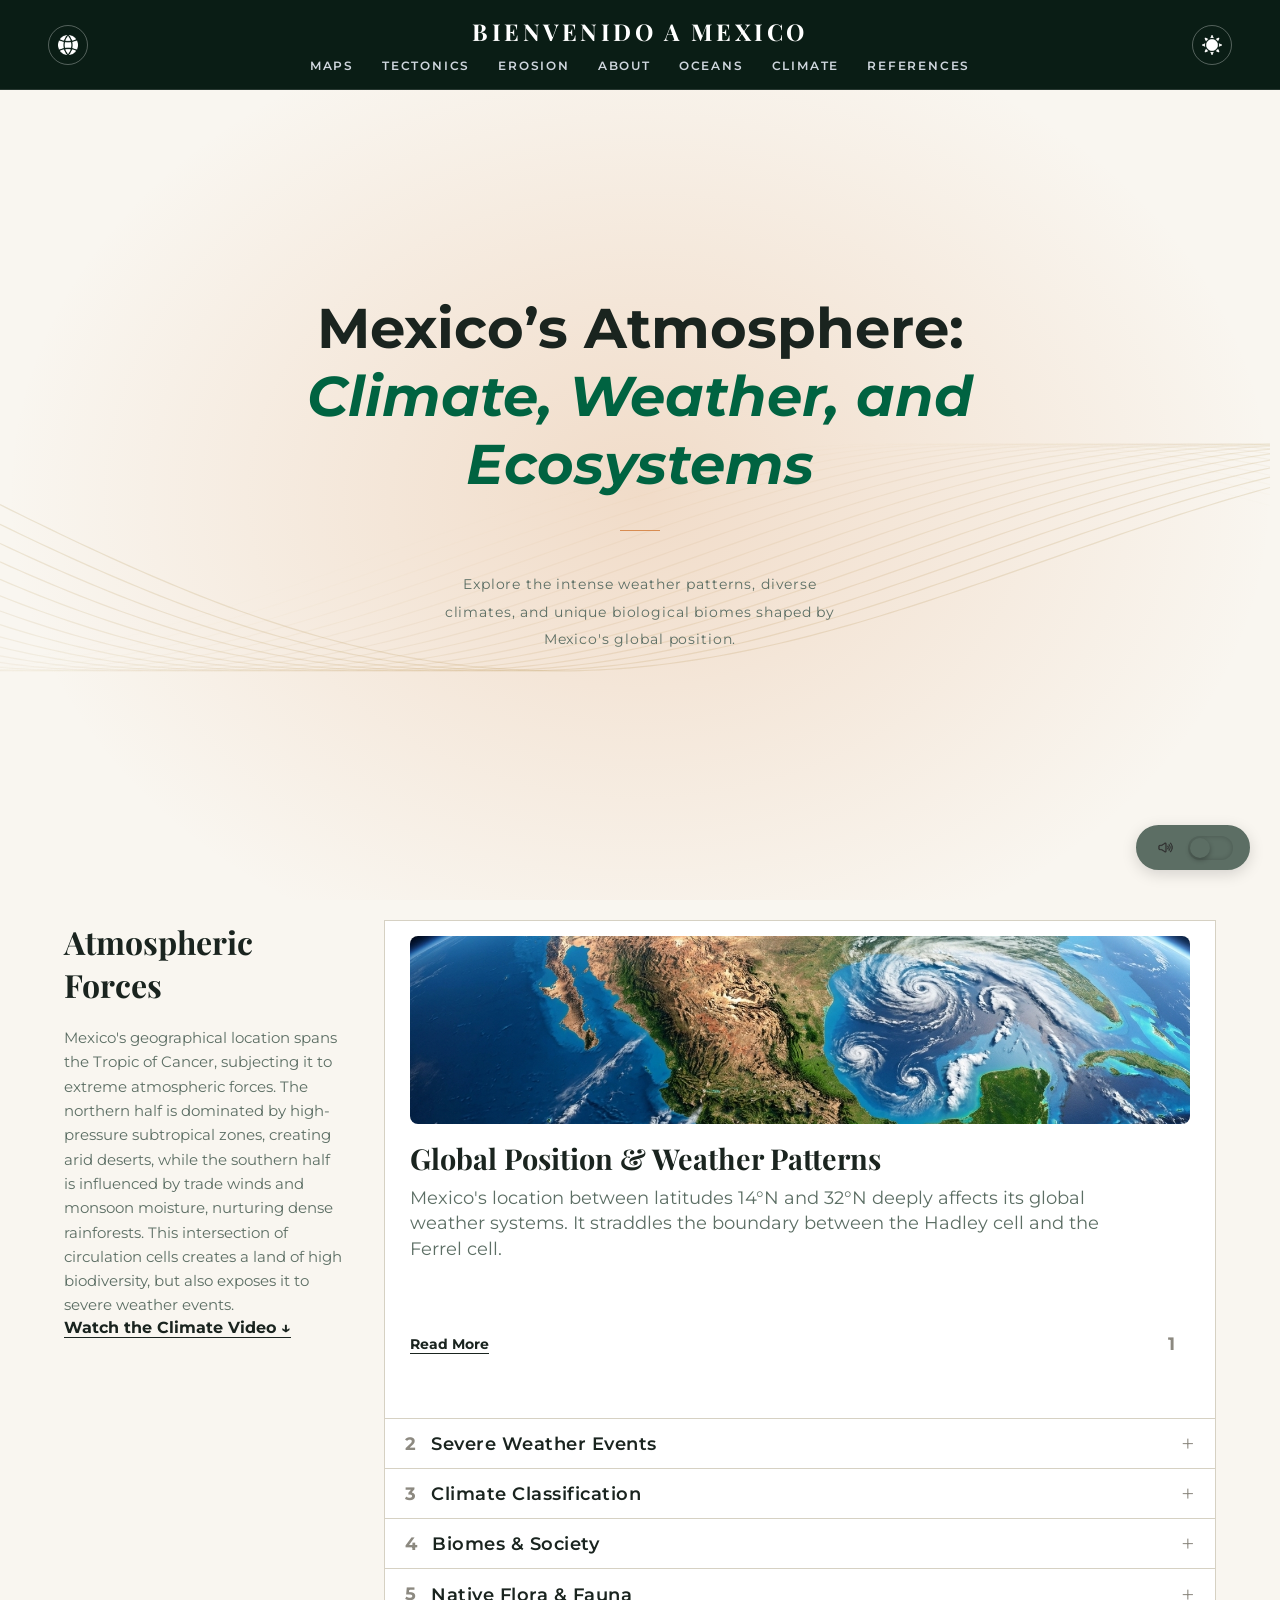
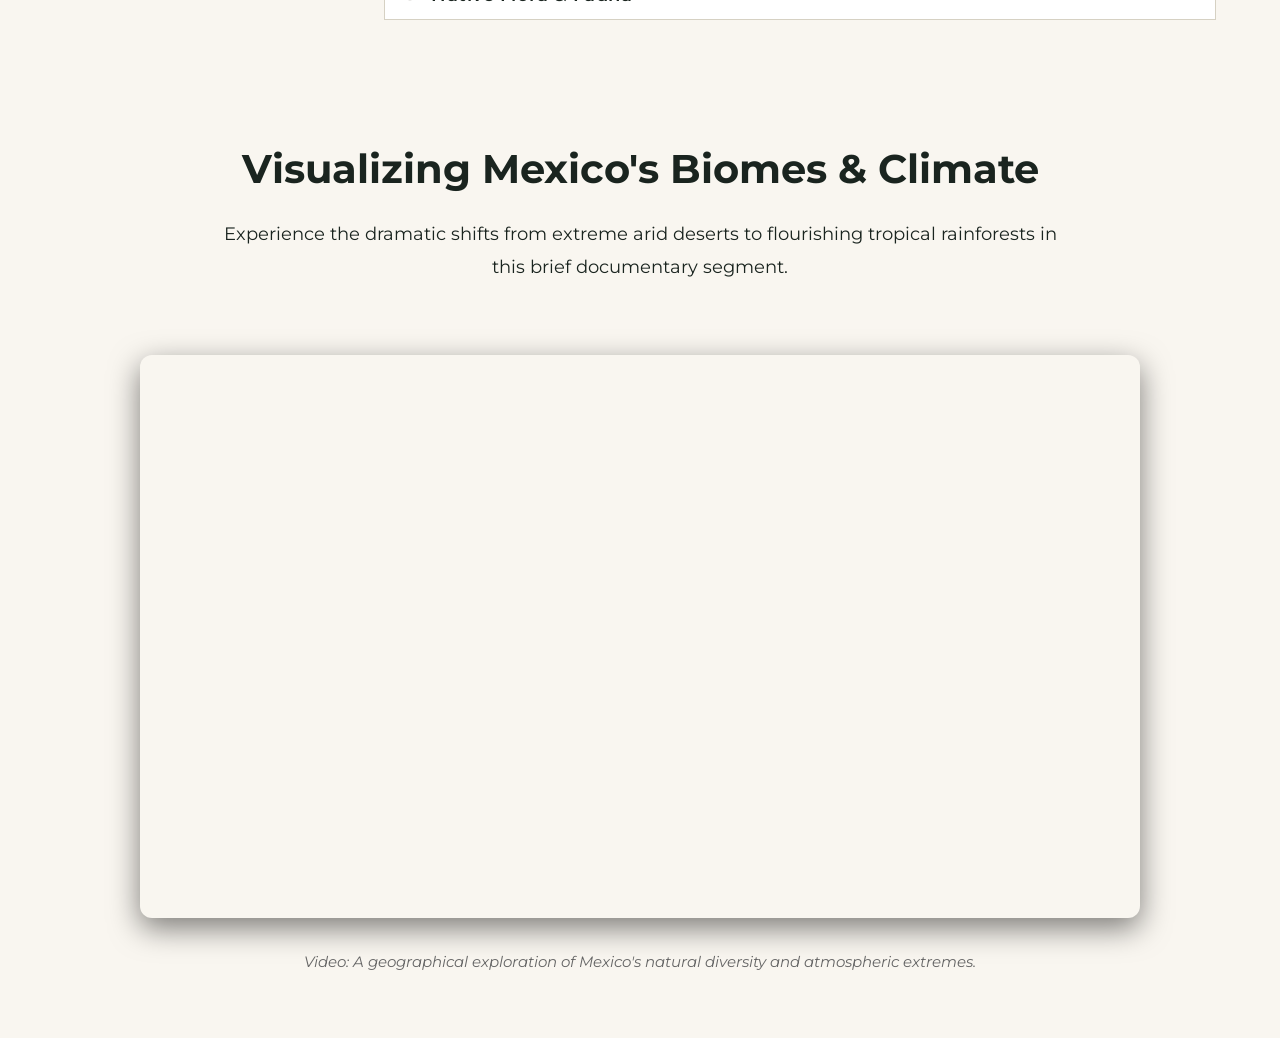
==== commit 5ea6f02e: "little fix" ====
--- a/climate.html
+++ b/climate.html
@@ -105,7 +105,8 @@
             line-height: 1.4;
             margin: 0;
             display: -webkit-box;
-            -webkit-line-clamp: 3; 
+            line-clamp: 3;
+            -webkit-line-clamp: 3;
             -webkit-box-orient: vertical;
             overflow: hidden;
         }
